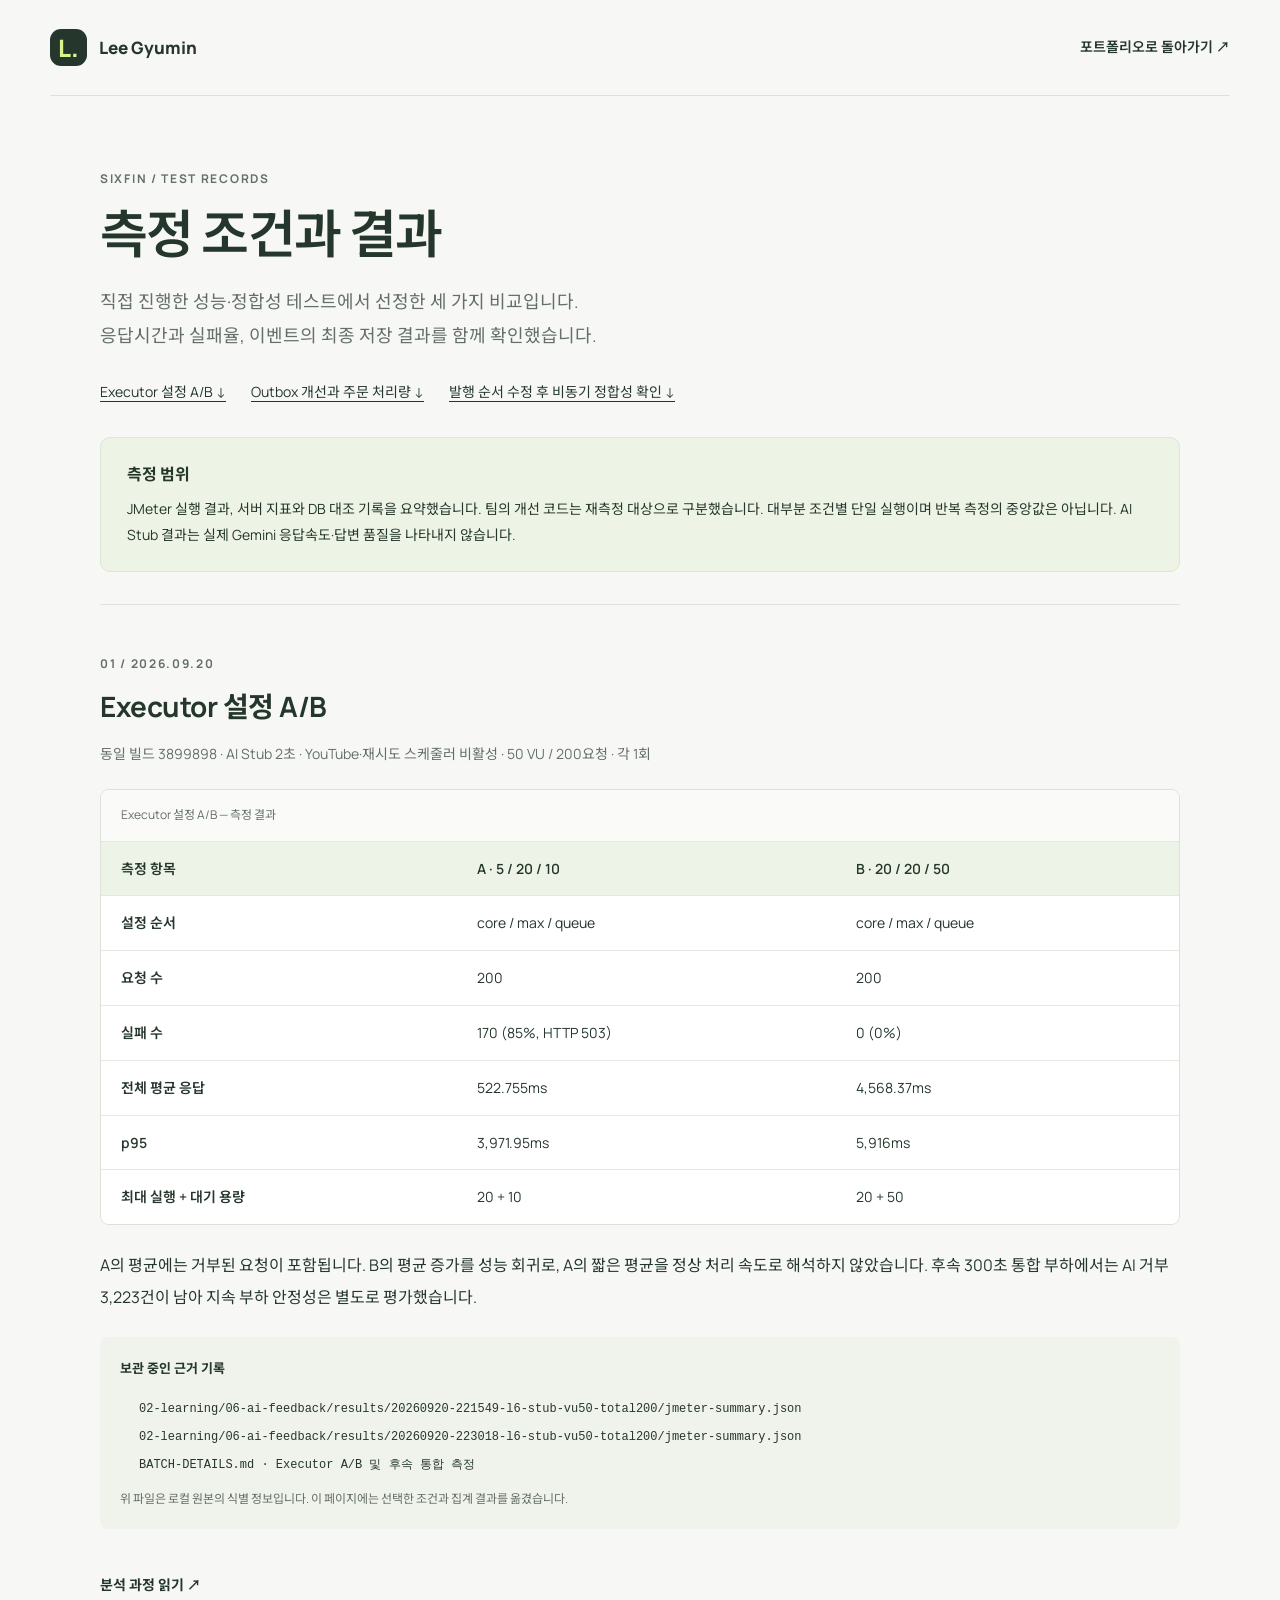
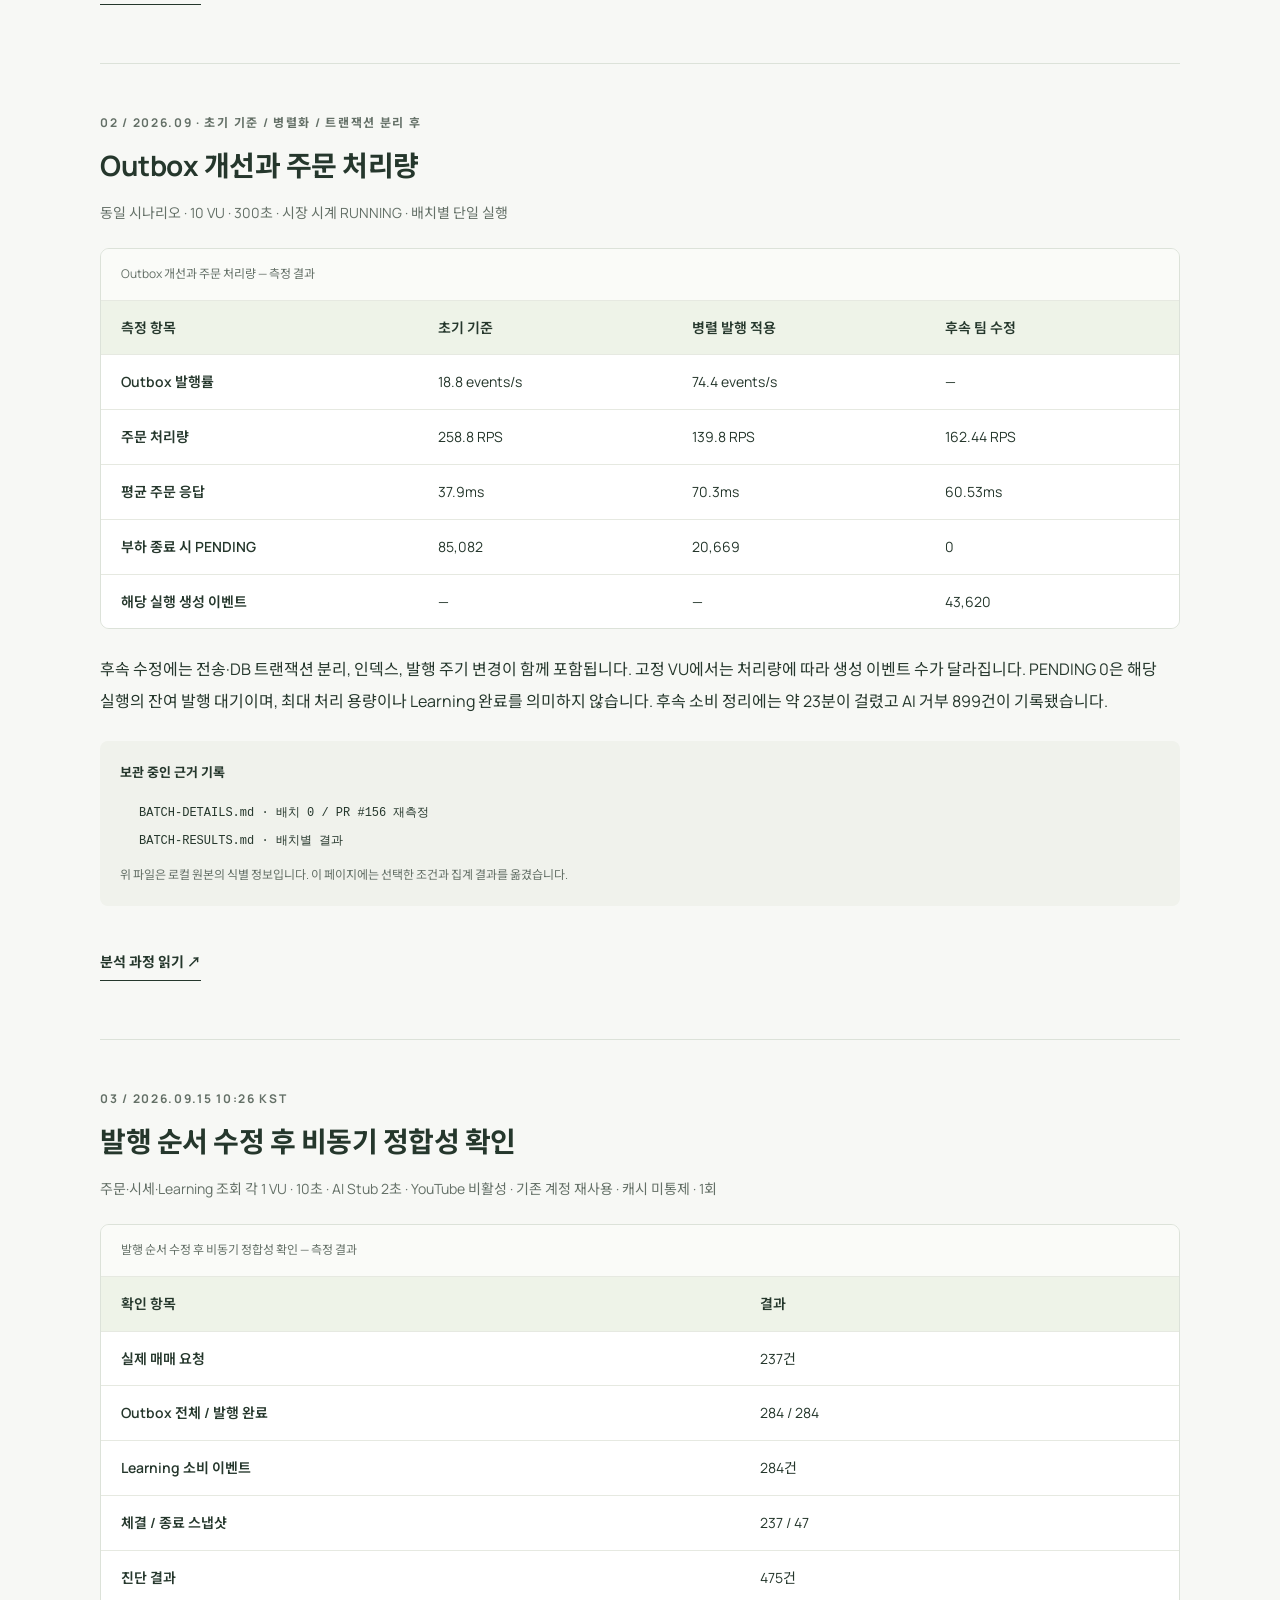
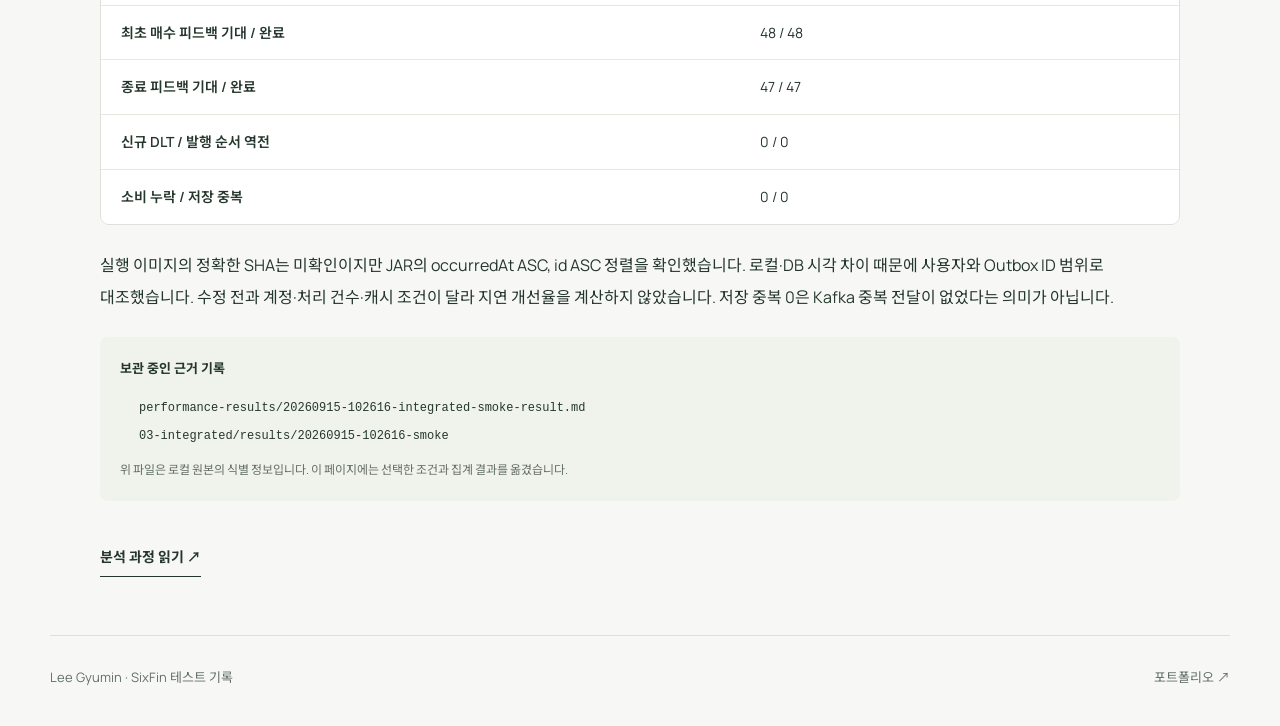
==== evidence/sixfin-tests.html @ 0cbc658c "포트폴리오 최초 배포" ====
<!doctype html>
<html lang="ko"><head><meta charset="utf-8"><meta name="viewport" content="width=device-width, initial-scale=1"><title>SixFin 테스트 기록 — Lee Gyumin</title><link rel="stylesheet" href="../portfolio.css"><link rel="stylesheet" href="../sections.css"></head>
<body><header class="header wrap"><a class="wordmark" href="../index.html"><span class="logo" aria-hidden="true">L.</span>Lee Gyumin</a><nav aria-label="기록 메뉴"><a href="../index.html#sixfin">포트폴리오로 돌아가기 ↗</a></nav></header>
<main class="wrap evidence"><p class="eyebrow">SIXFIN / TEST RECORDS</p><h1>측정 조건과 결과</h1><p class="evidence-intro">직접 진행한 성능·정합성 테스트에서 선정한 세 가지 비교입니다.<br>응답시간과 실패율, 이벤트의 최종 저장 결과를 함께 확인했습니다.</p>
<nav class="evidence-nav" aria-label="테스트 기록 목차"><a href="#executor">Executor 설정 A/B ↓</a><a href="#outbox">Outbox 개선과 주문 처리량 ↓</a><a href="#smoke">발행 순서 수정 후 비동기 정합성 확인 ↓</a></nav>
<aside class="evidence-note"><strong>측정 범위</strong><p>JMeter 실행 결과, 서버 지표와 DB 대조 기록을 요약했습니다. 팀의 개선 코드는 재측정 대상으로 구분했습니다. 대부분 조건별 단일 실행이며 반복 측정의 중앙값은 아닙니다. AI Stub 결과는 실제 Gemini 응답속도·답변 품질을 나타내지 않습니다.</p></aside>
<article class="evidence-record" id="executor"><p class="eyebrow">01 / 2026.09.20</p><h2>Executor 설정 A/B</h2><p class="evidence-conditions">동일 빌드 3899898 · AI Stub 2초 · YouTube·재시도 스케줄러 비활성 · 50 VU / 200요청 · 각 1회</p><div class="table-scroll" role="region" aria-label="Executor 설정 A/B 비교표" tabindex="0"><table><caption>Executor 설정 A/B — 측정 결과</caption><thead><tr><th scope="col">측정 항목</th><th scope="col">A · 5 / 20 / 10</th><th scope="col">B · 20 / 20 / 50</th></tr></thead><tbody><tr><th scope="row">설정 순서</th><td>core / max / queue</td><td>core / max / queue</td></tr><tr><th scope="row">요청 수</th><td>200</td><td>200</td></tr><tr><th scope="row">실패 수</th><td>170 (85%, HTTP 503)</td><td>0 (0%)</td></tr><tr><th scope="row">전체 평균 응답</th><td>522.755ms</td><td>4,568.37ms</td></tr><tr><th scope="row">p95</th><td>3,971.95ms</td><td>5,916ms</td></tr><tr><th scope="row">최대 실행 + 대기 용량</th><td>20 + 10</td><td>20 + 50</td></tr></tbody></table></div><p class="evidence-interpretation">A의 평균에는 거부된 요청이 포함됩니다. B의 평균 증가를 성능 회귀로, A의 짧은 평균을 정상 처리 속도로 해석하지 않았습니다. 후속 300초 통합 부하에서는 AI 거부 3,223건이 남아 지속 부하 안정성은 별도로 평가했습니다.</p><div class="evidence-provenance"><h3>보관 중인 근거 기록</h3><ul><li><code>02-learning/06-ai-feedback/results/20260920-221549-l6-stub-vu50-total200/jmeter-summary.json</code></li><li><code>02-learning/06-ai-feedback/results/20260920-223018-l6-stub-vu50-total200/jmeter-summary.json</code></li><li><code>BATCH-DETAILS.md · Executor A/B 및 후속 통합 측정</code></li></ul><p>위 파일은 로컬 원본의 식별 정보입니다. 이 페이지에는 선택한 조건과 집계 결과를 옮겼습니다.</p></div><a class="hero-link" href="../index.html#executor-ab">분석 과정 읽기 ↗</a></article><article class="evidence-record" id="outbox"><p class="eyebrow">02 / 2026.09 · 초기 기준 / 병렬화 / 트랜잭션 분리 후</p><h2>Outbox 개선과 주문 처리량</h2><p class="evidence-conditions">동일 시나리오 · 10 VU · 300초 · 시장 시계 RUNNING · 배치별 단일 실행</p><div class="table-scroll" role="region" aria-label="Outbox 개선과 주문 처리량 비교표" tabindex="0"><table><caption>Outbox 개선과 주문 처리량 — 측정 결과</caption><thead><tr><th scope="col">측정 항목</th><th scope="col">초기 기준</th><th scope="col">병렬 발행 적용</th><th scope="col">후속 팀 수정</th></tr></thead><tbody><tr><th scope="row">Outbox 발행률</th><td>18.8 events/s</td><td>74.4 events/s</td><td>—</td></tr><tr><th scope="row">주문 처리량</th><td>258.8 RPS</td><td>139.8 RPS</td><td>162.44 RPS</td></tr><tr><th scope="row">평균 주문 응답</th><td>37.9ms</td><td>70.3ms</td><td>60.53ms</td></tr><tr><th scope="row">부하 종료 시 PENDING</th><td>85,082</td><td>20,669</td><td>0</td></tr><tr><th scope="row">해당 실행 생성 이벤트</th><td>—</td><td>—</td><td>43,620</td></tr></tbody></table></div><p class="evidence-interpretation">후속 수정에는 전송·DB 트랜잭션 분리, 인덱스, 발행 주기 변경이 함께 포함됩니다. 고정 VU에서는 처리량에 따라 생성 이벤트 수가 달라집니다. PENDING 0은 해당 실행의 잔여 발행 대기이며, 최대 처리 용량이나 Learning 완료를 의미하지 않습니다. 후속 소비 정리에는 약 23분이 걸렸고 AI 거부 899건이 기록됐습니다.</p><div class="evidence-provenance"><h3>보관 중인 근거 기록</h3><ul><li><code>BATCH-DETAILS.md · 배치 0 / PR #156 재측정</code></li><li><code>BATCH-RESULTS.md · 배치별 결과</code></li></ul><p>위 파일은 로컬 원본의 식별 정보입니다. 이 페이지에는 선택한 조건과 집계 결과를 옮겼습니다.</p></div><a class="hero-link" href="../index.html#outbox-bottleneck">분석 과정 읽기 ↗</a></article><article class="evidence-record" id="smoke"><p class="eyebrow">03 / 2026.09.15 10:26 KST</p><h2>발행 순서 수정 후 비동기 정합성 확인</h2><p class="evidence-conditions">주문·시세·Learning 조회 각 1 VU · 10초 · AI Stub 2초 · YouTube 비활성 · 기존 계정 재사용 · 캐시 미통제 · 1회</p><div class="table-scroll" role="region" aria-label="발행 순서 수정 후 비동기 정합성 확인 비교표" tabindex="0"><table><caption>발행 순서 수정 후 비동기 정합성 확인 — 측정 결과</caption><thead><tr><th scope="col">확인 항목</th><th scope="col">결과</th></tr></thead><tbody><tr><th scope="row">실제 매매 요청</th><td>237건</td></tr><tr><th scope="row">Outbox 전체 / 발행 완료</th><td>284 / 284</td></tr><tr><th scope="row">Learning 소비 이벤트</th><td>284건</td></tr><tr><th scope="row">체결 / 종료 스냅샷</th><td>237 / 47</td></tr><tr><th scope="row">진단 결과</th><td>475건</td></tr><tr><th scope="row">최초 매수 피드백 기대 / 완료</th><td>48 / 48</td></tr><tr><th scope="row">종료 피드백 기대 / 완료</th><td>47 / 47</td></tr><tr><th scope="row">신규 DLT / 발행 순서 역전</th><td>0 / 0</td></tr><tr><th scope="row">소비 누락 / 저장 중복</th><td>0 / 0</td></tr></tbody></table></div><p class="evidence-interpretation">실행 이미지의 정확한 SHA는 미확인이지만 JAR의 occurredAt ASC, id ASC 정렬을 확인했습니다. 로컬·DB 시각 차이 때문에 사용자와 Outbox ID 범위로 대조했습니다. 수정 전과 계정·처리 건수·캐시 조건이 달라 지연 개선율을 계산하지 않았습니다. 저장 중복 0은 Kafka 중복 전달이 없었다는 의미가 아닙니다.</p><div class="evidence-provenance"><h3>보관 중인 근거 기록</h3><ul><li><code>performance-results/20260915-102616-integrated-smoke-result.md</code></li><li><code>03-integrated/results/20260915-102616-smoke</code></li></ul><p>위 파일은 로컬 원본의 식별 정보입니다. 이 페이지에는 선택한 조건과 집계 결과를 옮겼습니다.</p></div><a class="hero-link" href="../index.html#outbox-order">분석 과정 읽기 ↗</a></article>
</main><footer class="footer wrap"><p>Lee Gyumin · SixFin 테스트 기록</p><a href="../index.html">포트폴리오 ↗</a></footer></body></html>
---- portfolio.css ----
@import url('https://fonts.googleapis.com/css2?family=Manrope:wght@400;500;600;700;800&family=Noto+Sans+KR:wght@400;500;600;700;800&display=swap');
:root{--paper:#f7f8f5;--ink:#25372c;--muted:#647067;--line:#dce2d9;--lime:#d6f58c;--green:#466345;--white:#fff;--soft:#edf2e9}
*{box-sizing:border-box}html{scroll-behavior:smooth;scroll-padding-top:28px}body{margin:0;background:var(--paper);color:var(--ink);font-family:Manrope,'Noto Sans KR',sans-serif;font-size:16px;line-height:1.75;word-break:keep-all;overflow-wrap:break-word}a{color:inherit;text-decoration:none}a:hover{color:#56722c}a:focus-visible,summary:focus-visible{outline:3px solid #729a39;outline-offset:5px;border-radius:4px}button,a,summary{-webkit-tap-highlight-color:transparent}p,h1,h2,h3,h4,ul{margin:0}ul{padding:0;list-style:none}.wrap{width:min(1180px,calc(100% - 80px));margin:auto}.skip{position:absolute;top:-70px;left:20px;z-index:5;background:var(--ink);color:white;padding:10px 20px}.skip:focus{top:12px}.header{height:96px;display:flex;align-items:center;justify-content:space-between;border-bottom:1px solid var(--line)}.wordmark{display:flex;align-items:center;gap:12px;font-weight:800;font-size:17px}.logo{display:grid;place-items:center;background:var(--ink);color:var(--lime);border-radius:11px;width:37px;height:37px;font-size:24px;line-height:1}.header nav{display:flex;gap:30px;font-size:14px;font-weight:600}.hero{position:relative;padding-top:79px;padding-bottom:87px;overflow:hidden}.eyebrow{font-size:12px;letter-spacing:1.7px;font-weight:700;display:flex;align-items:center;gap:12px;color:var(--muted)}.small-line{width:30px;height:1px;background:#a4b09c}h1{font-size:clamp(62px,7.8vw,100px);letter-spacing:-6px;font-weight:600;line-height:1.16;margin:24px 0 22px}.name-dot{color:#8cac52}.hello{font-weight:600;font-size:23px;margin-bottom:12px;letter-spacing:-.6px}.intro{color:var(--muted);line-height:1.9}.hero-link{display:inline-flex;align-items:center;gap:30px;border-bottom:1px solid var(--ink);padding:10px 0 6px;font-size:14px;font-weight:700;margin-top:24px}.hero-mark{position:absolute;right:3px;top:120px;font-size:96px;letter-spacing:-8px;color:#dfe7d5;transform:rotate(-8deg);font-weight:500;pointer-events:none}.section-heading{display:flex;align-items:center;justify-content:space-between;gap:24px;margin-bottom:24px}h2{font-size:29px;letter-spacing:-1px;font-weight:700;display:flex;align-items:center;gap:12px}.count{font-size:13px;font-weight:500;color:var(--muted);border:1px solid var(--line);border-radius:20px;padding:1px 10px;letter-spacing:0}.section-caption{color:var(--muted);font-size:14px}.project-grid{display:grid;grid-template-columns:repeat(3,minmax(0,1fr));gap:20px}.project-card{background:var(--white);border:1px solid var(--line);border-radius:18px;padding:26px;display:flex;flex-direction:column;transition:border-color .2s,transform .2s}.project-card:hover{border-color:#aebf9c;transform:translateY(-3px)}.card-top{display:flex;align-items:center;justify-content:space-between;margin-bottom:34px}.project-number{font-size:13px;display:inline-flex;align-items:center;justify-content:center;min-width:31px;height:31px;border-radius:50%;background:var(--soft);color:var(--green);font-weight:600}.period{font-size:12px;color:var(--muted)}.category{color:var(--muted);font-size:13px;margin-bottom:2px}.project-card h3{font-size:34px;letter-spacing:-1.1px;line-height:1.4;font-weight:700;margin-bottom:16px}.description{font-size:15px;line-height:1.85;min-height:84px;color:#535e56}.role{display:flex;flex-wrap:wrap;gap:10px;font-size:13px;margin:22px 0 18px}.role>span{color:var(--muted)}.role strong{font-weight:600}.stack{display:flex;flex-wrap:wrap;gap:8px;margin-bottom:27px}.stack li{display:flex;align-items:center;gap:7px;font-size:12px;background:#f6f8f3;border:1px solid #e7ebe3;border-radius:7px;padding:7px 9px;white-space:nowrap}.stack img{object-fit:contain;flex-shrink:0}.generic-icon{width:22px;color:#64765b;font-size:12px;font-weight:800;text-align:center}.card-bottom{margin-top:auto;display:flex;align-items:center;justify-content:space-between;gap:10px;padding-top:20px;border-top:1px solid #e9ede5;font-size:13px;font-weight:600}.card-bottom>a:first-child{display:flex;gap:17px}.footer{display:flex;justify-content:space-between;gap:24px;padding:30px 0 38px;border-top:1px solid var(--line);color:var(--muted);font-size:13px}.footer>div{display:flex;gap:24px}.footer p span{padding:0 8px;color:#a5ada2}
@media(min-width:1400px){.hero{padding-top:95px;padding-bottom:104px}}
@media(max-width:1000px){.wrap{width:calc(100% - 48px)}.project-grid{gap:12px}.project-card{padding:20px}.description{min-height:112px}.hero-mark{font-size:80px;top:132px}.stack li{padding:6px 7px}.role{min-height:46px}}
@media(max-width:760px){.wrap{width:calc(100% - 40px)}.header{height:80px}.wordmark{font-size:15px}.header nav{gap:17px;font-size:13px}.hero{padding:58px 0 62px}.hero-mark{display:none}h1{font-size:70px;letter-spacing:-4px}.hello{font-size:20px}.intro{font-size:15px}.project-grid{grid-template-columns:1fr}.project-card{padding:26px}.description{min-height:0}.card-top{margin-bottom:23px}.role{min-height:0}.stack{margin-bottom:24px}.section-caption{font-size:12px}h2{font-size:25px}.section-heading{gap:15px}.footer{font-size:12px}.footer>div{gap:14px}}
@media(max-width:420px){.header nav{gap:14px}.header nav a:nth-child(2){display:none}.wrap{width:calc(100% - 32px)}h1{font-size:57px;letter-spacing:-3.5px}.hero .eyebrow{font-size:12px;letter-spacing:.4px}.hero{padding-top:48px}.hello{font-size:18px}.desktop-break{display:none}.project-card{padding:22px}.section-heading{align-items:flex-end}.projects .section-caption{max-width:100px;text-align:right}.footer{flex-direction:column;gap:12px}.footer>div{justify-content:space-between}}
@media(prefers-reduced-motion:reduce){html{scroll-behavior:auto}.project-card{transition:none}.project-card:hover{transform:none}}
---- sections.css ----
.implementation{padding-top:94px}.implementation>.section-heading{border-bottom:1px solid var(--line);padding-bottom:29px;margin-bottom:0;align-items:flex-end}.implementation .eyebrow{margin-bottom:9px}.implementation .project-context{align-self:start;position:sticky;top:28px}.implementation .project-context>a{display:inline-block;margin-top:24px}.implementation-intro{font-size:16px;line-height:1.9;color:var(--ink);margin-bottom:19px}.flow-strip{list-style:none;padding:0;margin:0 0 26px;display:flex;flex-wrap:wrap;gap:8px;align-items:center}.flow-strip li{font-size:12px;border:1px solid #dce5d4;border-radius:6px;padding:7px 10px;background:#f6f8f3;display:flex;align-items:center;gap:8px}.flow-strip li:not(:last-child)::after{content:'→';color:#738568}.implementation .case-part h4{font-size:14px;margin-bottom:8px}.implementation .decision-body{padding-top:3px}.troubleshooting{padding-top:88px}.deep-cases{display:grid;gap:32px;margin-top:34px}.deep-case{background:white;border:1px solid var(--line);border-radius:16px;padding:39px 44px;scroll-margin-top:24px}.case-label{display:flex;align-items:center;gap:16px;font-size:12px;letter-spacing:1px;color:var(--muted);font-weight:600}.project-chip{border:1px solid #dbe3d3;padding:2px 11px;border-radius:20px;letter-spacing:0;background:var(--soft)}.deep-topic{margin-top:22px;font-size:13px;color:var(--muted)}.deep-heading h3{font-size:27px;letter-spacing:-.7px;line-height:1.5;margin:8px 0 13px}.deep-lead{font-size:16px;line-height:1.9;color:#586454;max-width:780px}.flow-comparison{display:grid;grid-template-columns:1fr 1fr;gap:24px;margin:28px 0}.flow-comparison>div{padding:20px;background:#f7f8f5;border:1px solid #e8ece2;border-radius:9px}.flow-comparison>div:last-child{background:#f1f6e9;border-color:#dce8cc}.flow-comparison h4{font-size:12px;color:var(--muted);margin-bottom:13px}.flow-comparison .flow-strip{margin:0;gap:7px}.flow-comparison .flow-strip li{background:white}.deep-detail>summary{display:flex;align-items:center;justify-content:space-between;list-style:none;padding:18px 0;font-size:15px;font-weight:600;border-top:1px solid var(--line);cursor:pointer;gap:15px}.deep-detail>summary::-webkit-details-marker{display:none}.deep-body{max-width:880px;padding-top:12px}.deep-body .case-part{display:grid;grid-template-columns:150px minmax(0,1fr);gap:28px;margin-bottom:29px}.deep-body .case-part h4{font-size:14px;padding-top:3px}.deep-body .case-part p{font-size:16px;line-height:2}.deep-body .source-links{border-top:1px solid #e8ece3;padding-top:20px}.case-metrics{display:grid;grid-template-columns:repeat(3,1fr);gap:20px;padding:23px 26px;background:#f5f7f1;border-radius:9px;margin:25px 0 0}.case-metrics dt{font-size:12px;color:var(--muted)}.case-metrics dd{font-size:29px;font-weight:600;letter-spacing:-1px;margin:4px 0 0}.metric-caption{font-size:12px;color:var(--muted);margin:8px 0 0;text-align:right}
@media(max-width:1000px){.deep-case{padding:29px}.deep-body .case-part{grid-template-columns:130px minmax(0,1fr);gap:22px}.flow-comparison{gap:15px}.flow-comparison>div{padding:15px}}
@media(max-width:760px){.implementation{padding-top:68px}.implementation>.section-heading{display:block}.implementation .section-caption{margin-top:10px;font-size:14px}.implementation .project-context{position:relative;top:auto}.implementation .project-context>a{margin-top:13px}.troubleshooting{padding-top:56px}.troubleshooting h2{font-size:24px}.deep-case{padding:23px 20px;border-radius:12px}.deep-heading h3{font-size:23px}.deep-lead{font-size:15px}.flow-comparison{grid-template-columns:1fr;gap:10px;margin:23px 0}.deep-body .case-part{display:block;margin-bottom:24px}.deep-body .case-part h4{margin-bottom:9px}.deep-body .case-part p{line-height:1.95}.case-metrics{gap:12px;padding:17px 13px}.case-metrics dd{font-size:23px}.case-metrics dt{font-size:12px}.deep-topic{font-size:12px}.flow-strip li{font-size:12px}.deep-cases{gap:22px}.header nav{gap:14px}}
@media(max-width:420px){.header nav a:nth-child(2){display:block}.header nav a:last-child{display:none}.header nav{gap:11px;font-size:12px}.wordmark{gap:8px;font-size:14px}.logo{width:31px;height:31px;font-size:21px}.deep-case{padding:22px 16px}.deep-heading h3{font-size:21px}.troubleshooting h2{font-size:22px}.case-metrics{gap:6px;padding:15px 9px}.case-metrics dd{font-size:21px}}
.case-role{font-size:12px;color:#536345;margin-top:12px}.case-metrics dd{font-size:clamp(21px,2.5vw,29px);overflow-wrap:anywhere}.metric-caption{line-height:1.7}.evidence{padding-top:72px;max-width:1080px}.evidence h1{font-size:clamp(32px,5vw,52px);letter-spacing:-1.6px;margin:14px 0 20px}.evidence-intro{font-size:18px;line-height:1.9;color:var(--muted)}.evidence-nav{display:flex;flex-wrap:wrap;gap:12px 25px;margin:28px 0;font-size:14px}.evidence-nav a{text-decoration:underline;text-underline-offset:4px}.evidence-note{background:#edf3e5;border:1px solid #dce6d0;border-radius:10px;padding:22px 26px;margin:32px 0}.evidence-note p{margin-top:8px;font-size:14px;line-height:1.9}.evidence-record{padding:48px 0;border-top:1px solid var(--line);scroll-margin-top:24px}.evidence-record h2{font-size:28px;line-height:1.5;margin:10px 0 14px;letter-spacing:-.5px}.evidence-conditions{font-size:14px;line-height:1.9;color:var(--muted);margin-bottom:22px}.table-scroll{overflow-x:auto;border:1px solid var(--line);border-radius:9px}.table-scroll:focus-visible{outline:2px solid #536345;outline-offset:4px}.evidence table{border-collapse:collapse;width:100%;text-align:left;font-size:14px;background:#fff;line-height:1.7}.evidence caption{text-align:left;padding:15px 20px;font-size:12px;color:var(--muted);background:#fafbf8}.evidence th,.evidence td{padding:15px 20px;border-top:1px solid #e6e9e1;min-width:140px}.evidence th{font-weight:600}.evidence thead{background:#eef3e8}.evidence-interpretation{font-size:16px;line-height:2;margin:24px 0}.evidence-provenance{background:#f0f2ec;border-radius:8px;padding:20px;margin:24px 0}.evidence-provenance h3{font-size:13px}.evidence-provenance ul{padding-left:19px;margin:12px 0}.evidence-provenance code{font-size:12px;overflow-wrap:anywhere}.evidence-provenance p{font-size:12px;line-height:1.8;color:var(--muted)}.evidence-record .hero-link{font-size:14px;margin:10px 0}.evidence .eyebrow{line-height:1.8}
@media(max-width:760px){.evidence{padding-top:38px}.evidence-intro{font-size:16px}.evidence-record h2{font-size:23px}.evidence-note{padding:19px}.case-metrics{grid-template-columns:1fr;gap:12px}.case-metrics>div{display:flex;align-items:center;justify-content:space-between;gap:14px}.case-metrics dd{margin:0;font-size:23px}.metric-caption{text-align:left}.evidence table{font-size:13px}.evidence th,.evidence td{padding:12px;min-width:120px}}
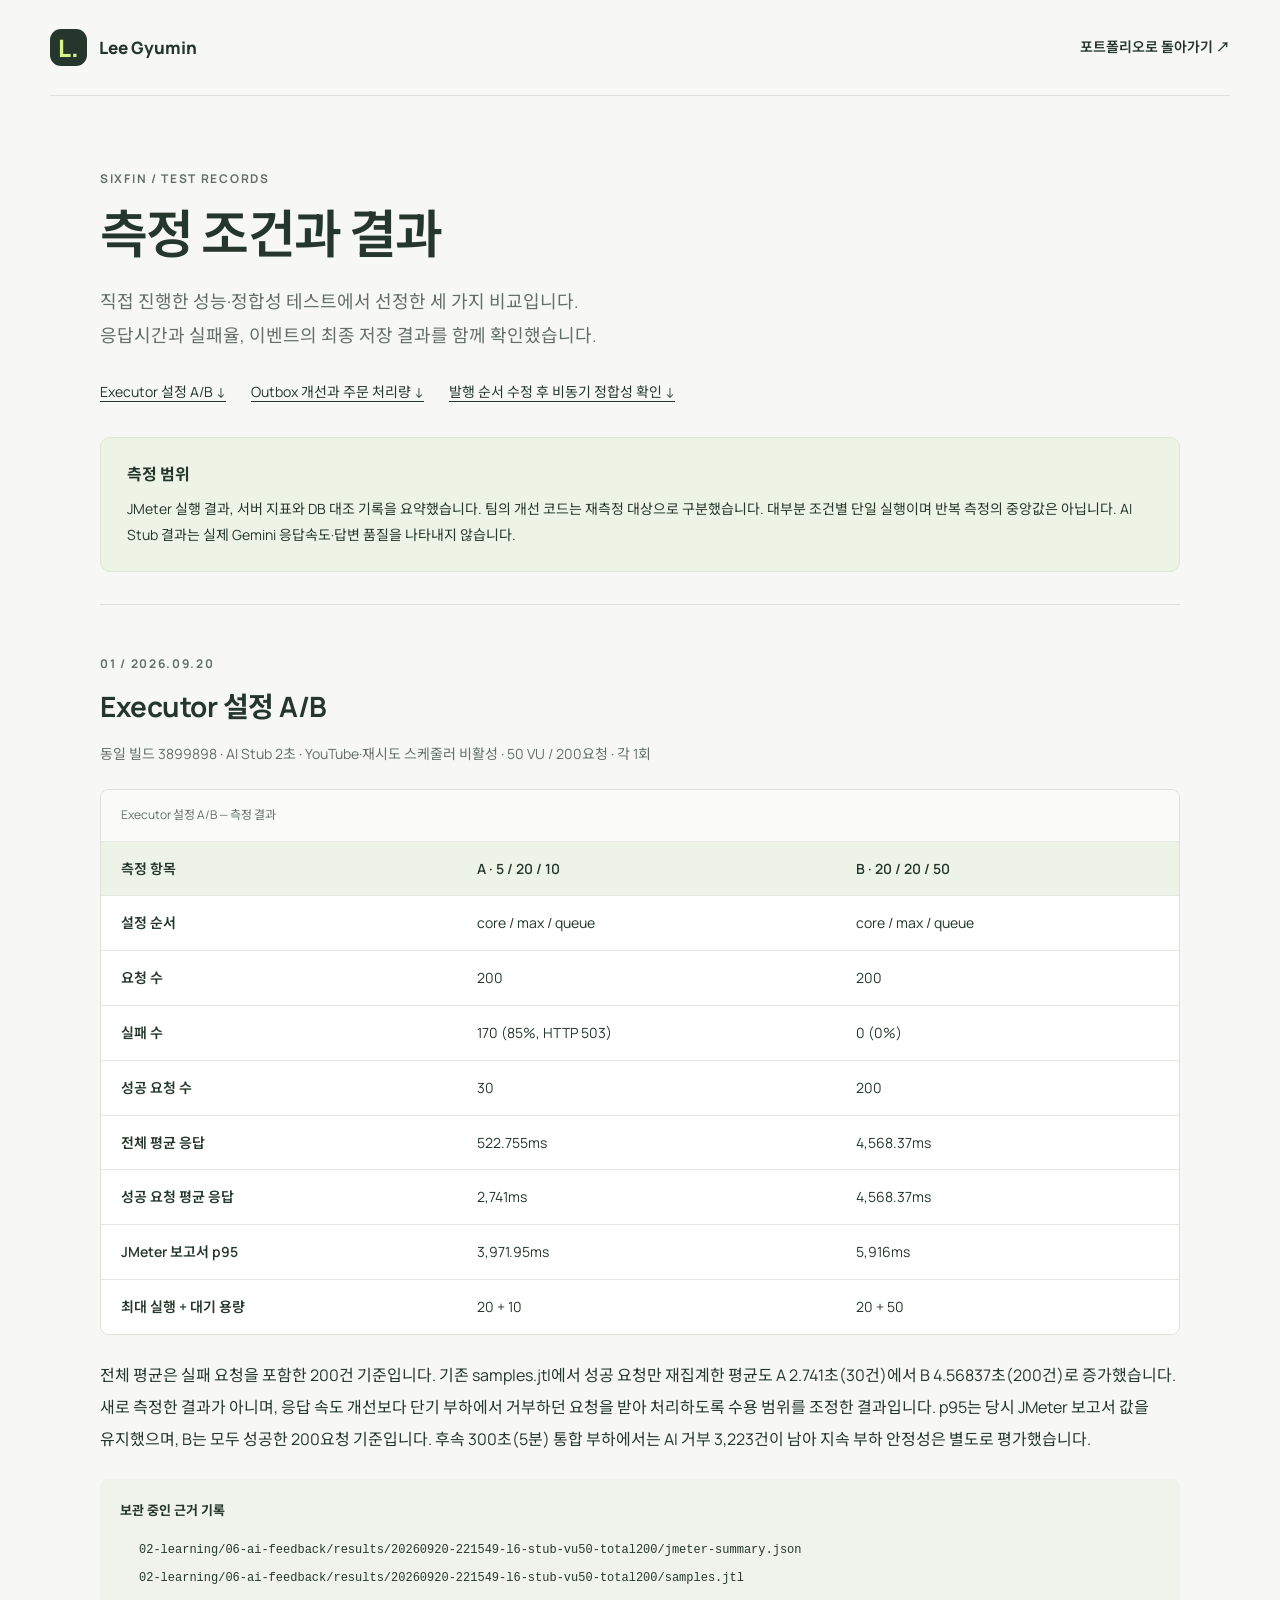
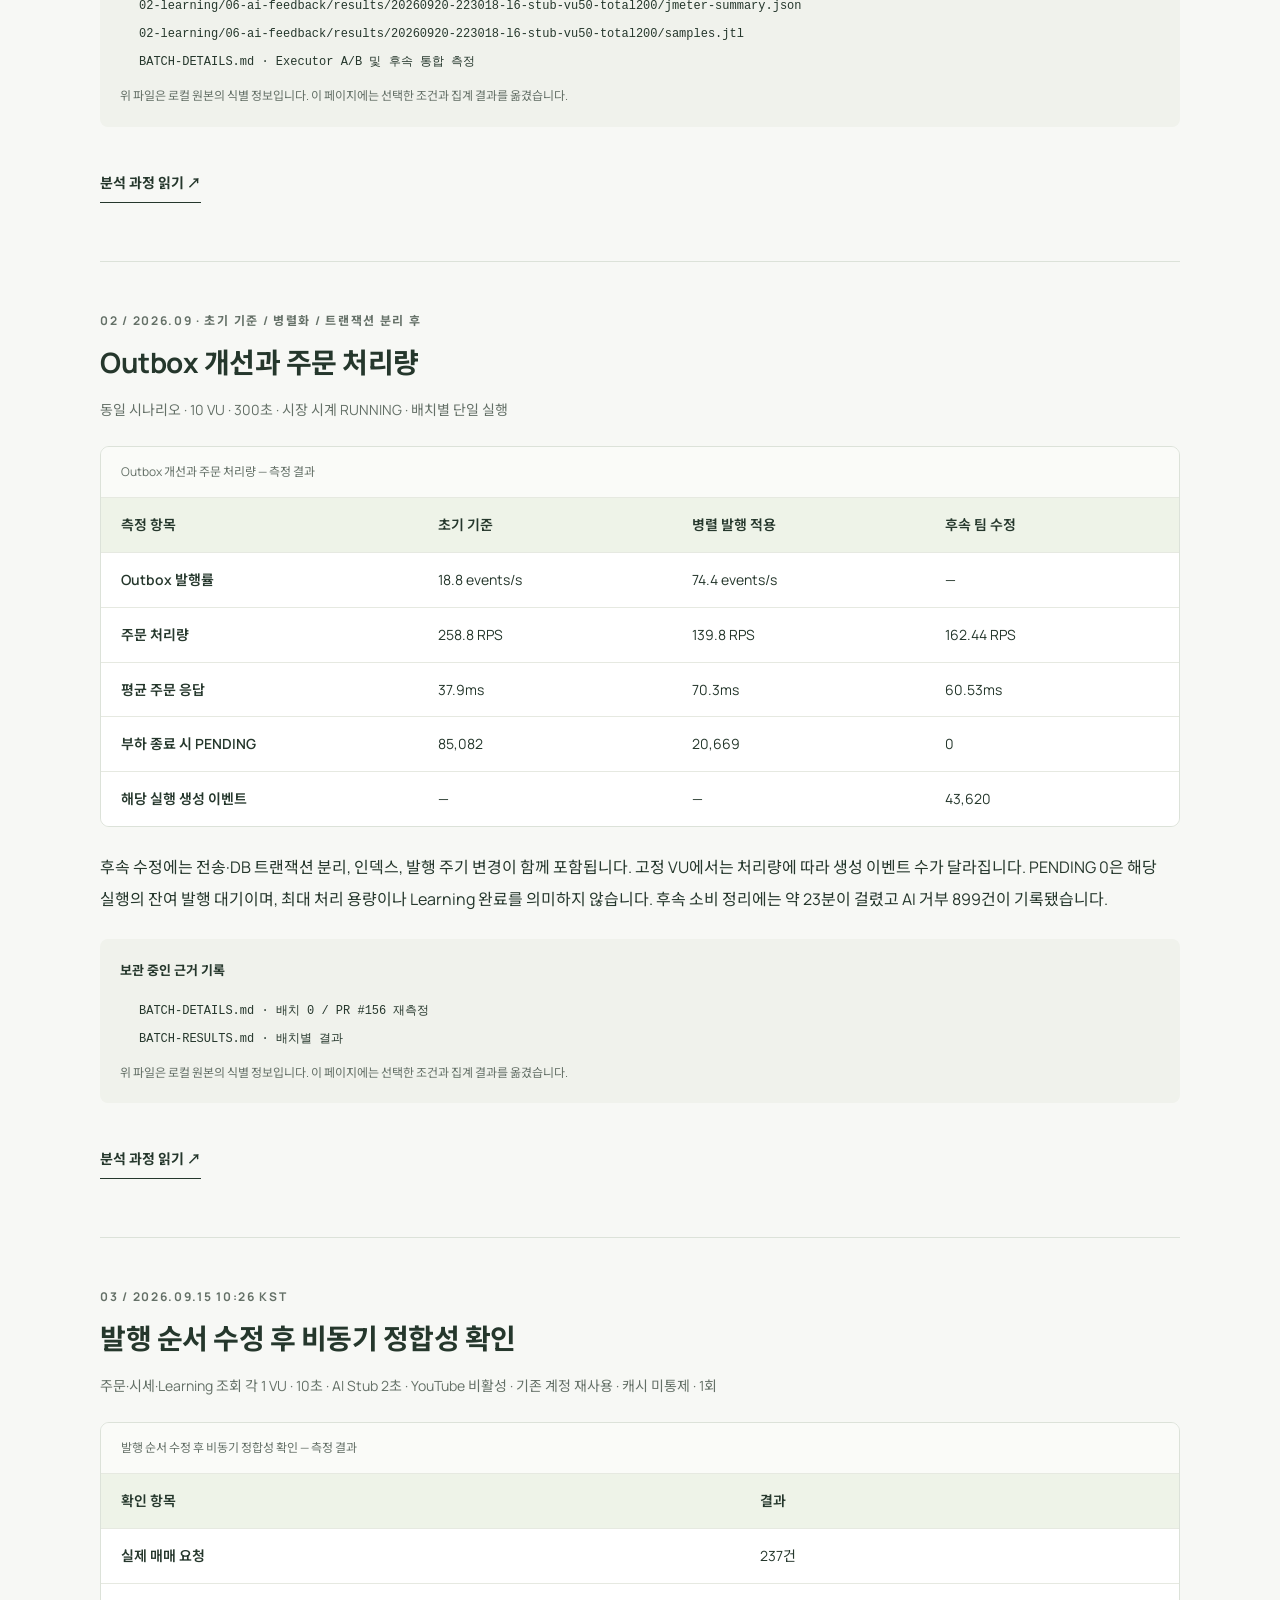
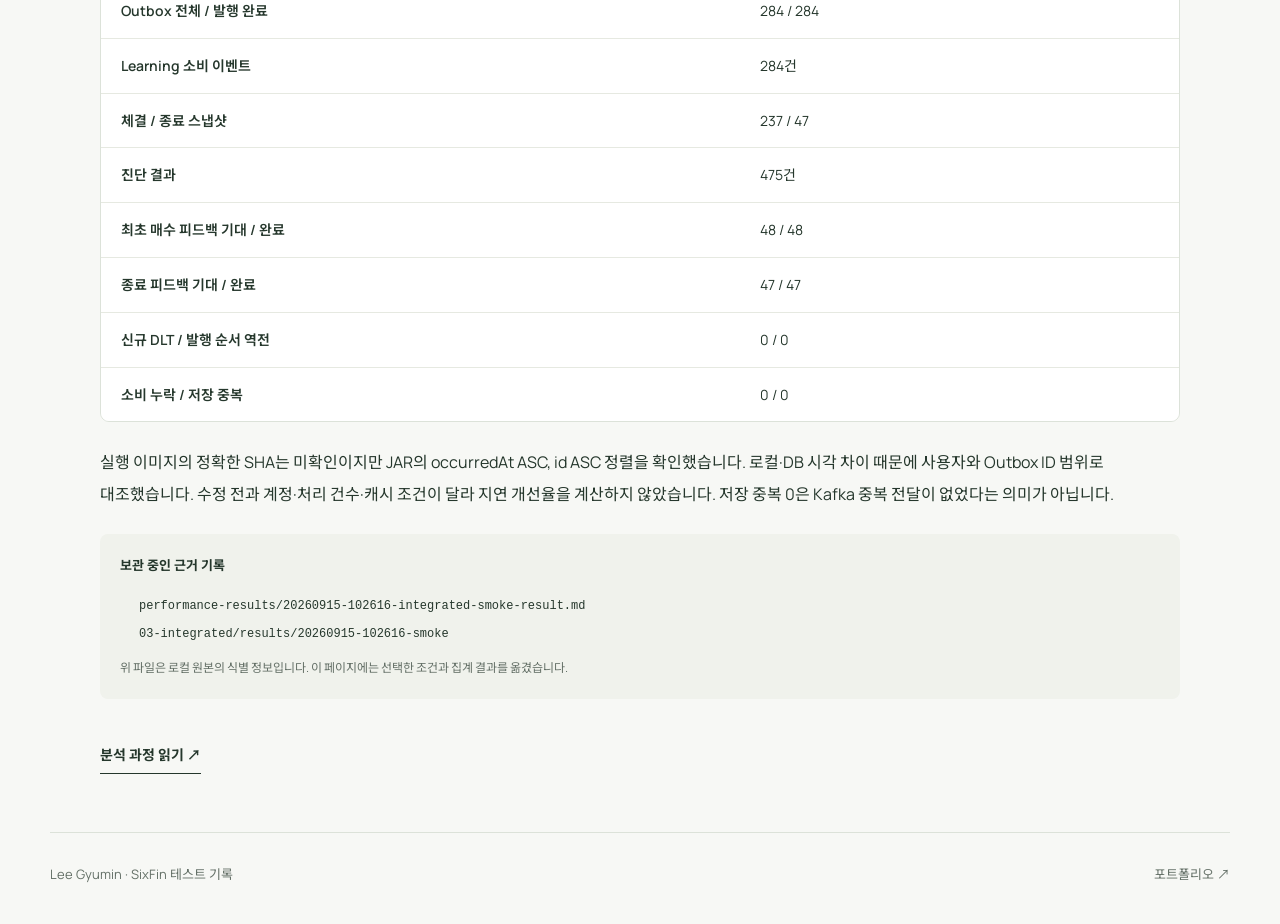
==== commit bc9a9a8e: "Add files via upload 포트폴리오 내용 업데이트" ====
--- a/evidence/sixfin-tests.html
+++ b/evidence/sixfin-tests.html
@@ -4,5 +4,5 @@
 <main class="wrap evidence"><p class="eyebrow">SIXFIN / TEST RECORDS</p><h1>측정 조건과 결과</h1><p class="evidence-intro">직접 진행한 성능·정합성 테스트에서 선정한 세 가지 비교입니다.<br>응답시간과 실패율, 이벤트의 최종 저장 결과를 함께 확인했습니다.</p>
 <nav class="evidence-nav" aria-label="테스트 기록 목차"><a href="#executor">Executor 설정 A/B ↓</a><a href="#outbox">Outbox 개선과 주문 처리량 ↓</a><a href="#smoke">발행 순서 수정 후 비동기 정합성 확인 ↓</a></nav>
 <aside class="evidence-note"><strong>측정 범위</strong><p>JMeter 실행 결과, 서버 지표와 DB 대조 기록을 요약했습니다. 팀의 개선 코드는 재측정 대상으로 구분했습니다. 대부분 조건별 단일 실행이며 반복 측정의 중앙값은 아닙니다. AI Stub 결과는 실제 Gemini 응답속도·답변 품질을 나타내지 않습니다.</p></aside>
-<article class="evidence-record" id="executor"><p class="eyebrow">01 / 2026.09.20</p><h2>Executor 설정 A/B</h2><p class="evidence-conditions">동일 빌드 3899898 · AI Stub 2초 · YouTube·재시도 스케줄러 비활성 · 50 VU / 200요청 · 각 1회</p><div class="table-scroll" role="region" aria-label="Executor 설정 A/B 비교표" tabindex="0"><table><caption>Executor 설정 A/B — 측정 결과</caption><thead><tr><th scope="col">측정 항목</th><th scope="col">A · 5 / 20 / 10</th><th scope="col">B · 20 / 20 / 50</th></tr></thead><tbody><tr><th scope="row">설정 순서</th><td>core / max / queue</td><td>core / max / queue</td></tr><tr><th scope="row">요청 수</th><td>200</td><td>200</td></tr><tr><th scope="row">실패 수</th><td>170 (85%, HTTP 503)</td><td>0 (0%)</td></tr><tr><th scope="row">전체 평균 응답</th><td>522.755ms</td><td>4,568.37ms</td></tr><tr><th scope="row">p95</th><td>3,971.95ms</td><td>5,916ms</td></tr><tr><th scope="row">최대 실행 + 대기 용량</th><td>20 + 10</td><td>20 + 50</td></tr></tbody></table></div><p class="evidence-interpretation">A의 평균에는 거부된 요청이 포함됩니다. B의 평균 증가를 성능 회귀로, A의 짧은 평균을 정상 처리 속도로 해석하지 않았습니다. 후속 300초 통합 부하에서는 AI 거부 3,223건이 남아 지속 부하 안정성은 별도로 평가했습니다.</p><div class="evidence-provenance"><h3>보관 중인 근거 기록</h3><ul><li><code>02-learning/06-ai-feedback/results/20260920-221549-l6-stub-vu50-total200/jmeter-summary.json</code></li><li><code>02-learning/06-ai-feedback/results/20260920-223018-l6-stub-vu50-total200/jmeter-summary.json</code></li><li><code>BATCH-DETAILS.md · Executor A/B 및 후속 통합 측정</code></li></ul><p>위 파일은 로컬 원본의 식별 정보입니다. 이 페이지에는 선택한 조건과 집계 결과를 옮겼습니다.</p></div><a class="hero-link" href="../index.html#executor-ab">분석 과정 읽기 ↗</a></article><article class="evidence-record" id="outbox"><p class="eyebrow">02 / 2026.09 · 초기 기준 / 병렬화 / 트랜잭션 분리 후</p><h2>Outbox 개선과 주문 처리량</h2><p class="evidence-conditions">동일 시나리오 · 10 VU · 300초 · 시장 시계 RUNNING · 배치별 단일 실행</p><div class="table-scroll" role="region" aria-label="Outbox 개선과 주문 처리량 비교표" tabindex="0"><table><caption>Outbox 개선과 주문 처리량 — 측정 결과</caption><thead><tr><th scope="col">측정 항목</th><th scope="col">초기 기준</th><th scope="col">병렬 발행 적용</th><th scope="col">후속 팀 수정</th></tr></thead><tbody><tr><th scope="row">Outbox 발행률</th><td>18.8 events/s</td><td>74.4 events/s</td><td>—</td></tr><tr><th scope="row">주문 처리량</th><td>258.8 RPS</td><td>139.8 RPS</td><td>162.44 RPS</td></tr><tr><th scope="row">평균 주문 응답</th><td>37.9ms</td><td>70.3ms</td><td>60.53ms</td></tr><tr><th scope="row">부하 종료 시 PENDING</th><td>85,082</td><td>20,669</td><td>0</td></tr><tr><th scope="row">해당 실행 생성 이벤트</th><td>—</td><td>—</td><td>43,620</td></tr></tbody></table></div><p class="evidence-interpretation">후속 수정에는 전송·DB 트랜잭션 분리, 인덱스, 발행 주기 변경이 함께 포함됩니다. 고정 VU에서는 처리량에 따라 생성 이벤트 수가 달라집니다. PENDING 0은 해당 실행의 잔여 발행 대기이며, 최대 처리 용량이나 Learning 완료를 의미하지 않습니다. 후속 소비 정리에는 약 23분이 걸렸고 AI 거부 899건이 기록됐습니다.</p><div class="evidence-provenance"><h3>보관 중인 근거 기록</h3><ul><li><code>BATCH-DETAILS.md · 배치 0 / PR #156 재측정</code></li><li><code>BATCH-RESULTS.md · 배치별 결과</code></li></ul><p>위 파일은 로컬 원본의 식별 정보입니다. 이 페이지에는 선택한 조건과 집계 결과를 옮겼습니다.</p></div><a class="hero-link" href="../index.html#outbox-bottleneck">분석 과정 읽기 ↗</a></article><article class="evidence-record" id="smoke"><p class="eyebrow">03 / 2026.09.15 10:26 KST</p><h2>발행 순서 수정 후 비동기 정합성 확인</h2><p class="evidence-conditions">주문·시세·Learning 조회 각 1 VU · 10초 · AI Stub 2초 · YouTube 비활성 · 기존 계정 재사용 · 캐시 미통제 · 1회</p><div class="table-scroll" role="region" aria-label="발행 순서 수정 후 비동기 정합성 확인 비교표" tabindex="0"><table><caption>발행 순서 수정 후 비동기 정합성 확인 — 측정 결과</caption><thead><tr><th scope="col">확인 항목</th><th scope="col">결과</th></tr></thead><tbody><tr><th scope="row">실제 매매 요청</th><td>237건</td></tr><tr><th scope="row">Outbox 전체 / 발행 완료</th><td>284 / 284</td></tr><tr><th scope="row">Learning 소비 이벤트</th><td>284건</td></tr><tr><th scope="row">체결 / 종료 스냅샷</th><td>237 / 47</td></tr><tr><th scope="row">진단 결과</th><td>475건</td></tr><tr><th scope="row">최초 매수 피드백 기대 / 완료</th><td>48 / 48</td></tr><tr><th scope="row">종료 피드백 기대 / 완료</th><td>47 / 47</td></tr><tr><th scope="row">신규 DLT / 발행 순서 역전</th><td>0 / 0</td></tr><tr><th scope="row">소비 누락 / 저장 중복</th><td>0 / 0</td></tr></tbody></table></div><p class="evidence-interpretation">실행 이미지의 정확한 SHA는 미확인이지만 JAR의 occurredAt ASC, id ASC 정렬을 확인했습니다. 로컬·DB 시각 차이 때문에 사용자와 Outbox ID 범위로 대조했습니다. 수정 전과 계정·처리 건수·캐시 조건이 달라 지연 개선율을 계산하지 않았습니다. 저장 중복 0은 Kafka 중복 전달이 없었다는 의미가 아닙니다.</p><div class="evidence-provenance"><h3>보관 중인 근거 기록</h3><ul><li><code>performance-results/20260915-102616-integrated-smoke-result.md</code></li><li><code>03-integrated/results/20260915-102616-smoke</code></li></ul><p>위 파일은 로컬 원본의 식별 정보입니다. 이 페이지에는 선택한 조건과 집계 결과를 옮겼습니다.</p></div><a class="hero-link" href="../index.html#outbox-order">분석 과정 읽기 ↗</a></article>
+<article class="evidence-record" id="executor"><p class="eyebrow">01 / 2026.09.20</p><h2>Executor 설정 A/B</h2><p class="evidence-conditions">동일 빌드 3899898 · AI Stub 2초 · YouTube·재시도 스케줄러 비활성 · 50 VU / 200요청 · 각 1회</p><div class="table-scroll" role="region" aria-label="Executor 설정 A/B 비교표" tabindex="0"><table><caption>Executor 설정 A/B — 측정 결과</caption><thead><tr><th scope="col">측정 항목</th><th scope="col">A · 5 / 20 / 10</th><th scope="col">B · 20 / 20 / 50</th></tr></thead><tbody><tr><th scope="row">설정 순서</th><td>core / max / queue</td><td>core / max / queue</td></tr><tr><th scope="row">요청 수</th><td>200</td><td>200</td></tr><tr><th scope="row">실패 수</th><td>170 (85%, HTTP 503)</td><td>0 (0%)</td></tr><tr><th scope="row">성공 요청 수</th><td>30</td><td>200</td></tr><tr><th scope="row">전체 평균 응답</th><td>522.755ms</td><td>4,568.37ms</td></tr><tr><th scope="row">성공 요청 평균 응답</th><td>2,741ms</td><td>4,568.37ms</td></tr><tr><th scope="row">JMeter 보고서 p95</th><td>3,971.95ms</td><td>5,916ms</td></tr><tr><th scope="row">최대 실행 + 대기 용량</th><td>20 + 10</td><td>20 + 50</td></tr></tbody></table></div><p class="evidence-interpretation">전체 평균은 실패 요청을 포함한 200건 기준입니다. 기존 samples.jtl에서 성공 요청만 재집계한 평균도 A 2.741초(30건)에서 B 4.56837초(200건)로 증가했습니다. 새로 측정한 결과가 아니며, 응답 속도 개선보다 단기 부하에서 거부하던 요청을 받아 처리하도록 수용 범위를 조정한 결과입니다. p95는 당시 JMeter 보고서 값을 유지했으며, B는 모두 성공한 200요청 기준입니다. 후속 300초(5분) 통합 부하에서는 AI 거부 3,223건이 남아 지속 부하 안정성은 별도로 평가했습니다.</p><div class="evidence-provenance"><h3>보관 중인 근거 기록</h3><ul><li><code>02-learning/06-ai-feedback/results/20260920-221549-l6-stub-vu50-total200/jmeter-summary.json</code></li><li><code>02-learning/06-ai-feedback/results/20260920-221549-l6-stub-vu50-total200/samples.jtl</code></li><li><code>02-learning/06-ai-feedback/results/20260920-223018-l6-stub-vu50-total200/jmeter-summary.json</code></li><li><code>02-learning/06-ai-feedback/results/20260920-223018-l6-stub-vu50-total200/samples.jtl</code></li><li><code>BATCH-DETAILS.md · Executor A/B 및 후속 통합 측정</code></li></ul><p>위 파일은 로컬 원본의 식별 정보입니다. 이 페이지에는 선택한 조건과 집계 결과를 옮겼습니다.</p></div><a class="hero-link" href="../index.html#executor-ab">분석 과정 읽기 ↗</a></article><article class="evidence-record" id="outbox"><p class="eyebrow">02 / 2026.09 · 초기 기준 / 병렬화 / 트랜잭션 분리 후</p><h2>Outbox 개선과 주문 처리량</h2><p class="evidence-conditions">동일 시나리오 · 10 VU · 300초 · 시장 시계 RUNNING · 배치별 단일 실행</p><div class="table-scroll" role="region" aria-label="Outbox 개선과 주문 처리량 비교표" tabindex="0"><table><caption>Outbox 개선과 주문 처리량 — 측정 결과</caption><thead><tr><th scope="col">측정 항목</th><th scope="col">초기 기준</th><th scope="col">병렬 발행 적용</th><th scope="col">후속 팀 수정</th></tr></thead><tbody><tr><th scope="row">Outbox 발행률</th><td>18.8 events/s</td><td>74.4 events/s</td><td>—</td></tr><tr><th scope="row">주문 처리량</th><td>258.8 RPS</td><td>139.8 RPS</td><td>162.44 RPS</td></tr><tr><th scope="row">평균 주문 응답</th><td>37.9ms</td><td>70.3ms</td><td>60.53ms</td></tr><tr><th scope="row">부하 종료 시 PENDING</th><td>85,082</td><td>20,669</td><td>0</td></tr><tr><th scope="row">해당 실행 생성 이벤트</th><td>—</td><td>—</td><td>43,620</td></tr></tbody></table></div><p class="evidence-interpretation">후속 수정에는 전송·DB 트랜잭션 분리, 인덱스, 발행 주기 변경이 함께 포함됩니다. 고정 VU에서는 처리량에 따라 생성 이벤트 수가 달라집니다. PENDING 0은 해당 실행의 잔여 발행 대기이며, 최대 처리 용량이나 Learning 완료를 의미하지 않습니다. 후속 소비 정리에는 약 23분이 걸렸고 AI 거부 899건이 기록됐습니다.</p><div class="evidence-provenance"><h3>보관 중인 근거 기록</h3><ul><li><code>BATCH-DETAILS.md · 배치 0 / PR #156 재측정</code></li><li><code>BATCH-RESULTS.md · 배치별 결과</code></li></ul><p>위 파일은 로컬 원본의 식별 정보입니다. 이 페이지에는 선택한 조건과 집계 결과를 옮겼습니다.</p></div><a class="hero-link" href="../index.html#outbox-bottleneck">분석 과정 읽기 ↗</a></article><article class="evidence-record" id="smoke"><p class="eyebrow">03 / 2026.09.15 10:26 KST</p><h2>발행 순서 수정 후 비동기 정합성 확인</h2><p class="evidence-conditions">주문·시세·Learning 조회 각 1 VU · 10초 · AI Stub 2초 · YouTube 비활성 · 기존 계정 재사용 · 캐시 미통제 · 1회</p><div class="table-scroll" role="region" aria-label="발행 순서 수정 후 비동기 정합성 확인 비교표" tabindex="0"><table><caption>발행 순서 수정 후 비동기 정합성 확인 — 측정 결과</caption><thead><tr><th scope="col">확인 항목</th><th scope="col">결과</th></tr></thead><tbody><tr><th scope="row">실제 매매 요청</th><td>237건</td></tr><tr><th scope="row">Outbox 전체 / 발행 완료</th><td>284 / 284</td></tr><tr><th scope="row">Learning 소비 이벤트</th><td>284건</td></tr><tr><th scope="row">체결 / 종료 스냅샷</th><td>237 / 47</td></tr><tr><th scope="row">진단 결과</th><td>475건</td></tr><tr><th scope="row">최초 매수 피드백 기대 / 완료</th><td>48 / 48</td></tr><tr><th scope="row">종료 피드백 기대 / 완료</th><td>47 / 47</td></tr><tr><th scope="row">신규 DLT / 발행 순서 역전</th><td>0 / 0</td></tr><tr><th scope="row">소비 누락 / 저장 중복</th><td>0 / 0</td></tr></tbody></table></div><p class="evidence-interpretation">실행 이미지의 정확한 SHA는 미확인이지만 JAR의 occurredAt ASC, id ASC 정렬을 확인했습니다. 로컬·DB 시각 차이 때문에 사용자와 Outbox ID 범위로 대조했습니다. 수정 전과 계정·처리 건수·캐시 조건이 달라 지연 개선율을 계산하지 않았습니다. 저장 중복 0은 Kafka 중복 전달이 없었다는 의미가 아닙니다.</p><div class="evidence-provenance"><h3>보관 중인 근거 기록</h3><ul><li><code>performance-results/20260915-102616-integrated-smoke-result.md</code></li><li><code>03-integrated/results/20260915-102616-smoke</code></li></ul><p>위 파일은 로컬 원본의 식별 정보입니다. 이 페이지에는 선택한 조건과 집계 결과를 옮겼습니다.</p></div><a class="hero-link" href="../index.html#outbox-order">분석 과정 읽기 ↗</a></article>
 </main><footer class="footer wrap"><p>Lee Gyumin · SixFin 테스트 기록</p><a href="../index.html">포트폴리오 ↗</a></footer></body></html>
--- a/portfolio.css
+++ b/portfolio.css
@@ -1,6 +1,6 @@
 @import url('https://fonts.googleapis.com/css2?family=Manrope:wght@400;500;600;700;800&family=Noto+Sans+KR:wght@400;500;600;700;800&display=swap');
 :root{--paper:#f7f8f5;--ink:#25372c;--muted:#647067;--line:#dce2d9;--lime:#d6f58c;--green:#466345;--white:#fff;--soft:#edf2e9}
-*{box-sizing:border-box}html{scroll-behavior:smooth;scroll-padding-top:28px}body{margin:0;background:var(--paper);color:var(--ink);font-family:Manrope,'Noto Sans KR',sans-serif;font-size:16px;line-height:1.75;word-break:keep-all;overflow-wrap:break-word}a{color:inherit;text-decoration:none}a:hover{color:#56722c}a:focus-visible,summary:focus-visible{outline:3px solid #729a39;outline-offset:5px;border-radius:4px}button,a,summary{-webkit-tap-highlight-color:transparent}p,h1,h2,h3,h4,ul{margin:0}ul{padding:0;list-style:none}.wrap{width:min(1180px,calc(100% - 80px));margin:auto}.skip{position:absolute;top:-70px;left:20px;z-index:5;background:var(--ink);color:white;padding:10px 20px}.skip:focus{top:12px}.header{height:96px;display:flex;align-items:center;justify-content:space-between;border-bottom:1px solid var(--line)}.wordmark{display:flex;align-items:center;gap:12px;font-weight:800;font-size:17px}.logo{display:grid;place-items:center;background:var(--ink);color:var(--lime);border-radius:11px;width:37px;height:37px;font-size:24px;line-height:1}.header nav{display:flex;gap:30px;font-size:14px;font-weight:600}.hero{position:relative;padding-top:79px;padding-bottom:87px;overflow:hidden}.eyebrow{font-size:12px;letter-spacing:1.7px;font-weight:700;display:flex;align-items:center;gap:12px;color:var(--muted)}.small-line{width:30px;height:1px;background:#a4b09c}h1{font-size:clamp(62px,7.8vw,100px);letter-spacing:-6px;font-weight:600;line-height:1.16;margin:24px 0 22px}.name-dot{color:#8cac52}.hello{font-weight:600;font-size:23px;margin-bottom:12px;letter-spacing:-.6px}.intro{color:var(--muted);line-height:1.9}.hero-link{display:inline-flex;align-items:center;gap:30px;border-bottom:1px solid var(--ink);padding:10px 0 6px;font-size:14px;font-weight:700;margin-top:24px}.hero-mark{position:absolute;right:3px;top:120px;font-size:96px;letter-spacing:-8px;color:#dfe7d5;transform:rotate(-8deg);font-weight:500;pointer-events:none}.section-heading{display:flex;align-items:center;justify-content:space-between;gap:24px;margin-bottom:24px}h2{font-size:29px;letter-spacing:-1px;font-weight:700;display:flex;align-items:center;gap:12px}.count{font-size:13px;font-weight:500;color:var(--muted);border:1px solid var(--line);border-radius:20px;padding:1px 10px;letter-spacing:0}.section-caption{color:var(--muted);font-size:14px}.project-grid{display:grid;grid-template-columns:repeat(3,minmax(0,1fr));gap:20px}.project-card{background:var(--white);border:1px solid var(--line);border-radius:18px;padding:26px;display:flex;flex-direction:column;transition:border-color .2s,transform .2s}.project-card:hover{border-color:#aebf9c;transform:translateY(-3px)}.card-top{display:flex;align-items:center;justify-content:space-between;margin-bottom:34px}.project-number{font-size:13px;display:inline-flex;align-items:center;justify-content:center;min-width:31px;height:31px;border-radius:50%;background:var(--soft);color:var(--green);font-weight:600}.period{font-size:12px;color:var(--muted)}.category{color:var(--muted);font-size:13px;margin-bottom:2px}.project-card h3{font-size:34px;letter-spacing:-1.1px;line-height:1.4;font-weight:700;margin-bottom:16px}.description{font-size:15px;line-height:1.85;min-height:84px;color:#535e56}.role{display:flex;flex-wrap:wrap;gap:10px;font-size:13px;margin:22px 0 18px}.role>span{color:var(--muted)}.role strong{font-weight:600}.stack{display:flex;flex-wrap:wrap;gap:8px;margin-bottom:27px}.stack li{display:flex;align-items:center;gap:7px;font-size:12px;background:#f6f8f3;border:1px solid #e7ebe3;border-radius:7px;padding:7px 9px;white-space:nowrap}.stack img{object-fit:contain;flex-shrink:0}.generic-icon{width:22px;color:#64765b;font-size:12px;font-weight:800;text-align:center}.card-bottom{margin-top:auto;display:flex;align-items:center;justify-content:space-between;gap:10px;padding-top:20px;border-top:1px solid #e9ede5;font-size:13px;font-weight:600}.card-bottom>a:first-child{display:flex;gap:17px}.footer{display:flex;justify-content:space-between;gap:24px;padding:30px 0 38px;border-top:1px solid var(--line);color:var(--muted);font-size:13px}.footer>div{display:flex;gap:24px}.footer p span{padding:0 8px;color:#a5ada2}
+*{box-sizing:border-box}html{scroll-behavior:smooth;scroll-padding-top:28px}body{margin:0;background:var(--paper);color:var(--ink);font-family:Manrope,'Noto Sans KR',sans-serif;font-size:16px;line-height:1.75;word-break:keep-all;overflow-wrap:break-word}a{color:inherit;text-decoration:none}a:hover{color:#56722c}a:focus-visible,summary:focus-visible{outline:3px solid #729a39;outline-offset:5px;border-radius:4px}button,a,summary{-webkit-tap-highlight-color:transparent}p,h1,h2,h3,h4,ul{margin:0}ul{padding:0;list-style:none}.wrap{width:min(1180px,calc(100% - 80px));margin:auto}.skip{position:absolute;top:-70px;left:20px;z-index:5;background:var(--ink);color:white;padding:10px 20px}.skip:focus{top:12px}.header{height:96px;display:flex;align-items:center;justify-content:space-between;border-bottom:1px solid var(--line)}.wordmark{display:flex;align-items:center;gap:12px;font-weight:800;font-size:17px}.logo{display:grid;place-items:center;background:var(--ink);color:var(--lime);border-radius:11px;width:37px;height:37px;font-size:24px;line-height:1}.header nav{display:flex;gap:30px;font-size:14px;font-weight:600}.hero{position:relative;padding-top:79px;padding-bottom:87px;overflow:hidden}.eyebrow{font-size:12px;letter-spacing:1.7px;font-weight:700;display:flex;align-items:center;gap:12px;color:var(--muted)}.small-line{width:30px;height:1px;background:#a4b09c}h1{font-size:clamp(62px,7.8vw,100px);letter-spacing:-6px;font-weight:600;line-height:1.16;margin:24px 0 22px}.name-dot{color:#8cac52}.hello{font-weight:600;font-size:23px;margin-bottom:12px;letter-spacing:-.6px}.intro{color:var(--muted);line-height:1.9}.hero-link{display:inline-flex;align-items:center;gap:30px;border-bottom:1px solid var(--ink);padding:10px 0 6px;font-size:14px;font-weight:700;margin-top:24px}.hero-mark{position:absolute;right:3px;top:120px;font-size:96px;letter-spacing:-8px;color:#dfe7d5;transform:rotate(-8deg);font-weight:500;pointer-events:none}.section-heading{display:flex;align-items:center;justify-content:space-between;gap:24px;margin-bottom:24px}h2{font-size:29px;letter-spacing:-1px;font-weight:700;display:flex;align-items:center;gap:12px}.count{font-size:13px;font-weight:500;color:var(--muted);border:1px solid var(--line);border-radius:20px;padding:1px 10px;letter-spacing:0}.section-caption{color:var(--muted);font-size:14px}.project-grid{display:grid;grid-template-columns:repeat(3,minmax(0,1fr));gap:20px}.project-card{background:var(--white);border:1px solid var(--line);border-radius:18px;padding:26px;display:flex;flex-direction:column;transition:border-color .2s,transform .2s}.project-card:hover{border-color:#aebf9c;transform:translateY(-3px)}.card-top{display:flex;align-items:center;justify-content:space-between;margin-bottom:34px}.project-number{font-size:13px;display:inline-flex;align-items:center;justify-content:center;min-width:31px;height:31px;border-radius:50%;background:var(--soft);color:var(--green);font-weight:600}.period{font-size:12px;color:var(--muted)}.category{color:var(--muted);font-size:13px;margin-bottom:2px}.project-card h3{font-size:34px;letter-spacing:-1.1px;line-height:1.4;font-weight:700;margin-bottom:16px}.description{font-size:15px;line-height:1.85;min-height:84px;color:#535e56}.role{display:flex;flex-wrap:wrap;gap:10px;font-size:13px;margin:22px 0 18px}.role>span{color:var(--muted)}.role strong{font-weight:600}.stack{display:flex;flex-wrap:wrap;gap:8px;margin-bottom:27px}.stack li{display:flex;align-items:center;gap:7px;font-size:12px;background:#f6f8f3;border:1px solid #e7ebe3;border-radius:7px;padding:7px 9px;white-space:nowrap}.stack img{object-fit:contain;flex-shrink:0}.card-bottom{margin-top:auto;display:flex;align-items:center;justify-content:space-between;gap:10px;padding-top:20px;border-top:1px solid #e9ede5;font-size:13px;font-weight:600}.card-bottom>a:first-child{display:flex;gap:17px}.footer{display:flex;justify-content:space-between;gap:24px;padding:30px 0 38px;border-top:1px solid var(--line);color:var(--muted);font-size:13px}.footer>div{display:flex;gap:24px}.footer p span{padding:0 8px;color:#a5ada2}
 @media(min-width:1400px){.hero{padding-top:95px;padding-bottom:104px}}
 @media(max-width:1000px){.wrap{width:calc(100% - 48px)}.project-grid{gap:12px}.project-card{padding:20px}.description{min-height:112px}.hero-mark{font-size:80px;top:132px}.stack li{padding:6px 7px}.role{min-height:46px}}
 @media(max-width:760px){.wrap{width:calc(100% - 40px)}.header{height:80px}.wordmark{font-size:15px}.header nav{gap:17px;font-size:13px}.hero{padding:58px 0 62px}.hero-mark{display:none}h1{font-size:70px;letter-spacing:-4px}.hello{font-size:20px}.intro{font-size:15px}.project-grid{grid-template-columns:1fr}.project-card{padding:26px}.description{min-height:0}.card-top{margin-bottom:23px}.role{min-height:0}.stack{margin-bottom:24px}.section-caption{font-size:12px}h2{font-size:25px}.section-heading{gap:15px}.footer{font-size:12px}.footer>div{gap:14px}}
